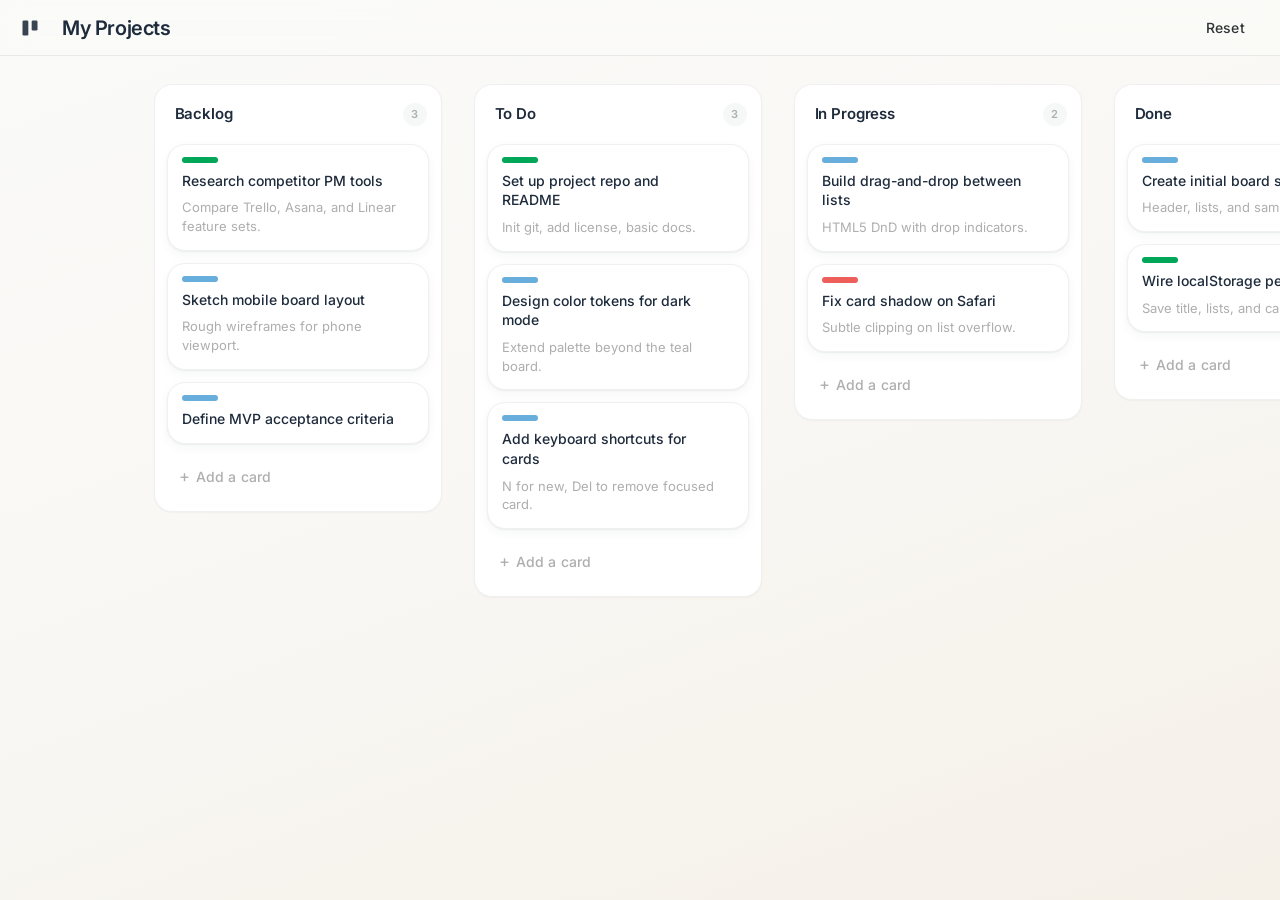
==== index.html @ 89d185d7 "Add static PM board for GitHub Pages Publish the vanilla HTML, CSS, and JS board at the repository r" ====
<!DOCTYPE html>
<html lang="en">
<head>
  <meta charset="UTF-8" />
  <meta name="viewport" content="width=device-width, initial-scale=1.0" />
  <title>My Projects — PM Board</title>
  <link rel="stylesheet" href="styles.css" />
  <link rel="preconnect" href="https://fonts.googleapis.com" />
  <link rel="preconnect" href="https://fonts.gstatic.com" crossorigin />
  <link href="https://fonts.googleapis.com/css2?family=Inter:wght@400;500;600;700&display=swap" rel="stylesheet" />
</head>
<body>
  <header class="board-header">
    <div class="header-left">
      <span class="logo" aria-hidden="true">
        <svg width="20" height="20" viewBox="0 0 24 24" fill="currentColor">
          <rect x="3" y="3" width="7" height="18" rx="1.5"/>
          <rect x="14" y="3" width="7" height="12" rx="1.5"/>
        </svg>
      </span>
      <h1 class="board-title" id="board-title" contenteditable="true" spellcheck="false">My Projects</h1>
    </div>
    <div class="header-right">
      <button type="button" class="btn-ghost" id="btn-reset" title="Reset to sample data">Reset</button>
    </div>
  </header>

  <main class="board" id="board" aria-label="Project board">
    <!-- Lists rendered by app.js -->
  </main>

  <template id="tpl-list">
    <section class="list" data-list-id="">
      <div class="list-header">
        <h2 class="list-title" contenteditable="true" spellcheck="false"></h2>
        <span class="card-count" aria-hidden="true">0</span>
      </div>
      <div class="cards" data-drop-zone></div>
      <button type="button" class="add-card-btn">
        <span class="plus">+</span> Add a card
      </button>
    </section>
  </template>

  <template id="tpl-card">
    <article class="card" draggable="true" data-card-id="" tabindex="0">
      <div class="card-labels" hidden></div>
      <p class="card-title"></p>
      <p class="card-desc" hidden></p>
      <button type="button" class="card-delete" title="Delete card" aria-label="Delete card">×</button>
    </article>
  </template>

  <dialog id="add-card-dialog" class="dialog">
    <form method="dialog" id="add-card-form">
      <h3>Add a card</h3>
      <label>
        Title
        <input type="text" name="title" required maxlength="120" placeholder="What needs to be done?" autofocus />
      </label>
      <label>
        Description <span class="optional">(optional)</span>
        <textarea name="description" rows="3" maxlength="400" placeholder="Add a short note…"></textarea>
      </label>
      <label>
        Label
        <select name="label">
          <option value="">None</option>
          <option value="feature">Feature</option>
          <option value="bug">Bug</option>
          <option value="chore">Chore</option>
          <option value="design">Design</option>
        </select>
      </label>
      <div class="dialog-actions">
        <button type="submit" class="btn-primary" value="add">Add card</button>
        <button type="button" class="btn-ghost" id="add-card-cancel" value="cancel">Cancel</button>
      </div>
    </form>
  </dialog>

  <script src="app.js"></script>
</body>
</html>
---- styles.css ----
/* Preface.ai + Apple.com inspired design system for PM board chrome.
   Galano Grotesque is not available — using Inter + -apple-system stack as fallback. */

:root {
  /* Surfaces (Preface warm cream) */
  --page-bg: #FAFAF8;
  --page-bg-mid: #F9F8F5;
  --page-bg-warm: #f5f0e8;
  --board-bg-gradient: linear-gradient(160deg, #FAFAF8 0%, #F9F8F5 45%, #f5f0e8 100%);

  /* Ink */
  --ink: #1E2B3C;
  --ink-body: #303436;
  --text-muted: #aeaeae;
  --text-subtle: #C2C0BA;

  /* Chrome */
  --list-bg: #ffffff;
  --card-bg: #ffffff;
  --border-soft: #f0f0f0;
  --border-muted: #C2C0BA;
  --header-glass: rgba(250, 250, 248, 0.82);
  --header-border: rgba(30, 43, 60, 0.08);

  /* Accents (sparing — labels / CTAs only) */
  --sky: #7CB9E8;
  --sky-deep: #67AEDD;
  --teal: #00A758;
  --teal-deep: #238FB2;
  --gold: #EFD0A2;
  --error: #EE5F5B;
  --apple-link: #0066CC;

  /* Label chips */
  --label-feature: #67AEDD;
  --label-bug: #EE5F5B;
  --label-chore: #00A758;
  --label-design: #7CB9E8;  /* sky default; gold reserved for true status */

  /* Elevation */
  --card-shadow: 0 1px 2px rgba(30, 43, 60, 0.06), 0 4px 12px rgba(30, 43, 60, 0.04);
  --card-shadow-hover: 0 2px 4px rgba(30, 43, 60, 0.08), 0 8px 20px rgba(30, 43, 60, 0.08);
  --dialog-shadow: 0 16px 48px rgba(30, 43, 60, 0.16);

  /* Geometry */
  --header-h: 56px;
  --radius: 18px;
  --radius-card: 18px;
  --radius-sm: 10px;
  --radius-pill: 20px;
  --focus: #67AEDD;

  /* Motion */
  --ease-out: cubic-bezier(0.22, 1, 0.36, 1);
  --dur: 240ms;

  font-family: "Inter", -apple-system, BlinkMacSystemFont, "Helvetica Neue", sans-serif;
  font-size: 16px;
  line-height: 1.5;
  color: var(--ink-body);
}

*, *::before, *::after { box-sizing: border-box; }

html, body {
  margin: 0;
  height: 100%;
  color: var(--ink-body);
  background: var(--page-bg);
  background-image: var(--board-bg-gradient);
  background-attachment: fixed;
}

body {
  display: flex;
  flex-direction: column;
  min-height: 100vh;
  overflow: hidden;
  -webkit-font-smoothing: antialiased;
  -moz-osx-font-smoothing: grayscale;
}

/* —— Header (sticky translucent cream) —— */
.board-header {
  position: sticky;
  top: 0;
  z-index: 20;
  display: flex;
  align-items: center;
  justify-content: space-between;
  height: var(--header-h);
  padding: 0 20px;
  background: var(--header-glass);
  backdrop-filter: saturate(1.2) blur(14px);
  -webkit-backdrop-filter: saturate(1.2) blur(14px);
  border-bottom: 1px solid var(--header-border);
  color: var(--ink);
  flex-shrink: 0;
}

.header-left {
  display: flex;
  align-items: center;
  gap: 12px;
  min-width: 0;
}

.logo {
  display: inline-flex;
  color: var(--ink);
  opacity: 0.88;
}

.board-title {
  margin: 0;
  font-size: 1.25rem;
  font-weight: 600;
  letter-spacing: -0.02em;
  color: var(--ink);
  outline: none;
  padding: 6px 10px;
  border-radius: var(--radius-sm);
  white-space: nowrap;
  overflow: hidden;
  text-overflow: ellipsis;
  max-width: min(420px, 60vw);
  transition: background var(--dur) var(--ease-out);
}

.board-title:hover,
.board-title:focus {
  background: rgba(30, 43, 60, 0.05);
}

.header-right { display: flex; gap: 8px; }

.btn-ghost {
  background: transparent;
  border: 1px solid transparent;
  color: var(--ink-body);
  padding: 8px 14px;
  border-radius: var(--radius-pill);
  font: inherit;
  font-size: 0.875rem;
  font-weight: 500;
  letter-spacing: 0.02em;
  cursor: pointer;
  transition: background var(--dur) var(--ease-out),
              border-color var(--dur) var(--ease-out),
              opacity var(--dur) var(--ease-out),
              transform var(--dur) var(--ease-out);
}

.btn-ghost:hover {
  background: rgba(30, 43, 60, 0.05);
  border-color: var(--border-soft);
}

.btn-ghost:active {
  transform: scale(0.98);
  opacity: 0.9;
}

.btn-primary {
  background: var(--teal);
  color: #fff;
  border: none;
  padding: 10px 18px;
  border-radius: var(--radius-pill);
  font: inherit;
  font-weight: 600;
  font-size: 0.875rem;
  letter-spacing: 0.01em;
  cursor: pointer;
  transition: background var(--dur) var(--ease-out),
              transform var(--dur) var(--ease-out),
              opacity var(--dur) var(--ease-out),
              box-shadow var(--dur) var(--ease-out);
  box-shadow: 0 1px 2px rgba(0, 167, 88, 0.2);
}

.btn-primary:hover {
  background: #00964e;
  box-shadow: 0 4px 12px rgba(0, 167, 88, 0.25);
}

.btn-primary:active {
  transform: scale(0.98);
  opacity: 0.95;
}

/* —— Board / lists —— */
.board {
  display: flex;
  gap: 2rem;
  align-items: flex-start;
  padding: 28px 12% 36px;
  overflow-x: auto;
  overflow-y: hidden;
  flex: 1;
  min-height: 0;
}

.list {
  width: 288px;
  min-width: 288px;
  max-height: calc(100vh - var(--header-h) - 48px);
  background: var(--list-bg);
  border: 1px solid var(--border-soft);
  border-radius: var(--radius);
  display: flex;
  flex-direction: column;
  box-shadow: 0 1px 2px rgba(30, 43, 60, 0.04);
}

.list-header {
  display: flex;
  align-items: center;
  gap: 8px;
  padding: 14px 14px 8px;
  flex-shrink: 0;
}

.list-title {
  margin: 0;
  flex: 1;
  font-size: 0.9375rem;
  font-weight: 600;
  letter-spacing: -0.01em;
  color: var(--ink);
  padding: 4px 6px;
  border-radius: 8px;
  outline: none;
  min-width: 0;
  transition: background var(--dur) var(--ease-out);
}

.list-title:hover,
.list-title:focus {
  background: rgba(30, 43, 60, 0.04);
}

.card-count {
  font-size: 0.6875rem;
  font-weight: 600;
  letter-spacing: 0.06em;
  text-transform: uppercase;
  color: var(--text-muted);
  background: rgba(30, 43, 60, 0.04);
  padding: 3px 8px;
  border-radius: 999px;
}

.cards {
  flex: 1;
  overflow-y: auto;
  padding: 6px 12px 10px;
  min-height: 24px;
  display: flex;
  flex-direction: column;
  gap: 0.75rem;
}

.cards.drag-over {
  background: rgba(103, 174, 221, 0.08);
  border-radius: var(--radius-sm);
  outline: 1.5px dashed rgba(103, 174, 221, 0.55);
  outline-offset: -2px;
}

/* —— Cards —— */
.card {
  position: relative;
  background: var(--card-bg);
  border: 1px solid var(--border-soft);
  border-radius: var(--radius-card);
  box-shadow: var(--card-shadow);
  padding: 12px 14px 14px;
  cursor: grab;
  transition: box-shadow var(--dur) var(--ease-out),
              transform var(--dur) var(--ease-out),
              opacity var(--dur) var(--ease-out),
              border-color var(--dur) var(--ease-out);
  outline: none;
}

.card.card-enter {
  opacity: 0;
  transform: translateY(8px);
}

.card.card-enter-active {
  opacity: 1;
  transform: translateY(0);
}

.card:hover {
  box-shadow: var(--card-shadow-hover);
  transform: scale(1.01);
  border-color: rgba(194, 192, 186, 0.55);
}

.card:focus-visible {
  box-shadow: 0 0 0 2px #fff, 0 0 0 4px var(--focus);
}

.card.dragging {
  opacity: 0.4;
  cursor: grabbing;
  transform: scale(0.98);
}

.card-labels {
  display: flex;
  flex-wrap: wrap;
  gap: 5px;
  margin-bottom: 8px;
}

.card-labels[hidden] { display: none !important; }

.label-chip {
  display: inline-block;
  height: 6px;
  width: 36px;
  border-radius: 3px;
  font-size: 0;
}

.label-chip.feature { background: var(--label-feature); }
.label-chip.bug { background: var(--label-bug); }
.label-chip.chore { background: var(--label-chore); }
.label-chip.design { background: var(--label-design); }

.card-title {
  margin: 0;
  font-size: 0.875rem;
  line-height: 1.4;
  font-weight: 500;
  color: var(--ink);
  padding-right: 20px;
  word-break: break-word;
}

.card-desc {
  margin: 8px 0 0;
  font-size: 0.8125rem;
  line-height: 1.45;
  font-weight: 400;
  color: var(--text-muted);
  word-break: break-word;
}

.card-desc[hidden] { display: none !important; }

.card-delete {
  position: absolute;
  top: 8px;
  right: 8px;
  width: 24px;
  height: 24px;
  border: none;
  border-radius: 8px;
  background: transparent;
  color: var(--text-muted);
  font-size: 1rem;
  line-height: 1;
  cursor: pointer;
  opacity: 0;
  transition: opacity var(--dur) var(--ease-out),
              background var(--dur) var(--ease-out),
              color var(--dur) var(--ease-out);
}

.card:hover .card-delete,
.card:focus-within .card-delete {
  opacity: 1;
}

.card-delete:hover {
  background: rgba(238, 95, 91, 0.1);
  color: var(--error);
}

.add-card-btn {
  display: flex;
  align-items: center;
  gap: 6px;
  margin: 2px 12px 14px;
  padding: 10px 12px;
  border: none;
  border-radius: var(--radius-sm);
  background: transparent;
  color: var(--text-muted);
  font: inherit;
  font-size: 0.875rem;
  font-weight: 500;
  letter-spacing: 0.01em;
  cursor: pointer;
  text-align: left;
  flex-shrink: 0;
  transition: background var(--dur) var(--ease-out),
              color var(--dur) var(--ease-out);
}

.add-card-btn:hover {
  background: rgba(30, 43, 60, 0.04);
  color: var(--ink);
}

.add-card-btn .plus {
  font-size: 1.05rem;
  font-weight: 400;
  line-height: 1;
}

/* —— Dialog —— */
.dialog {
  border: none;
  border-radius: var(--radius);
  padding: 0;
  max-width: 380px;
  width: calc(100% - 32px);
  box-shadow: var(--dialog-shadow);
  color: var(--ink-body);
  background: #fff;
}

.dialog::backdrop {
  background: rgba(30, 43, 60, 0.4);
}

.dialog form {
  display: flex;
  flex-direction: column;
  gap: 14px;
  padding: 24px;
}

.dialog h3 {
  margin: 0 0 2px;
  font-size: 1.125rem;
  font-weight: 600;
  letter-spacing: -0.02em;
  color: var(--ink);
}

.dialog label {
  display: flex;
  flex-direction: column;
  gap: 6px;
  font-size: 0.75rem;
  font-weight: 600;
  letter-spacing: 0.06em;
  text-transform: uppercase;
  color: var(--text-muted);
}

.dialog .optional {
  font-weight: 400;
  letter-spacing: 0;
  text-transform: none;
  opacity: 0.85;
}

.dialog input,
.dialog textarea,
.dialog select {
  font: inherit;
  font-size: 0.9375rem;
  font-weight: 400;
  letter-spacing: 0;
  text-transform: none;
  color: var(--ink-body);
  border: 1px solid var(--border-soft);
  border-radius: var(--radius-sm);
  padding: 10px 12px;
  outline: none;
  resize: vertical;
  background: #fff;
  transition: border-color var(--dur) var(--ease-out),
              box-shadow var(--dur) var(--ease-out);
}

.dialog input:focus,
.dialog textarea:focus,
.dialog select:focus {
  border-color: var(--sky-deep);
  box-shadow: 0 0 0 3px rgba(103, 174, 221, 0.2);
}

.dialog-actions {
  display: flex;
  gap: 10px;
  margin-top: 6px;
}

.dialog-actions .btn-ghost {
  background: transparent;
  color: var(--ink-body);
  border-color: var(--border-soft);
}

.dialog-actions .btn-ghost:hover {
  background: rgba(30, 43, 60, 0.04);
}

/* Scrollbars — sparse, neutral */
.board::-webkit-scrollbar,
.cards::-webkit-scrollbar {
  height: 8px;
  width: 8px;
}

.board::-webkit-scrollbar-thumb,
.cards::-webkit-scrollbar-thumb {
  background: rgba(194, 192, 186, 0.55);
  border-radius: 8px;
}

.board::-webkit-scrollbar-track,
.cards::-webkit-scrollbar-track {
  background: transparent;
}

/* Reduced motion */
@media (prefers-reduced-motion: reduce) {
  *,
  *::before,
  *::after {
    animation-duration: 0.01ms !important;
    animation-iteration-count: 1 !important;
    transition-duration: 0.01ms !important;
    scroll-behavior: auto !important;
  }

  .card:hover,
  .card.dragging,
  .btn-primary:active,
  .btn-ghost:active {
    transform: none;
  }

  .card.card-enter,
  .card.card-enter-active {
    opacity: 1;
    transform: none;
  }
}

@media (max-width: 900px) {
  .board { padding: 20px 8% 24px; gap: 1.5rem; }
  .list { width: 272px; min-width: 272px; }
}
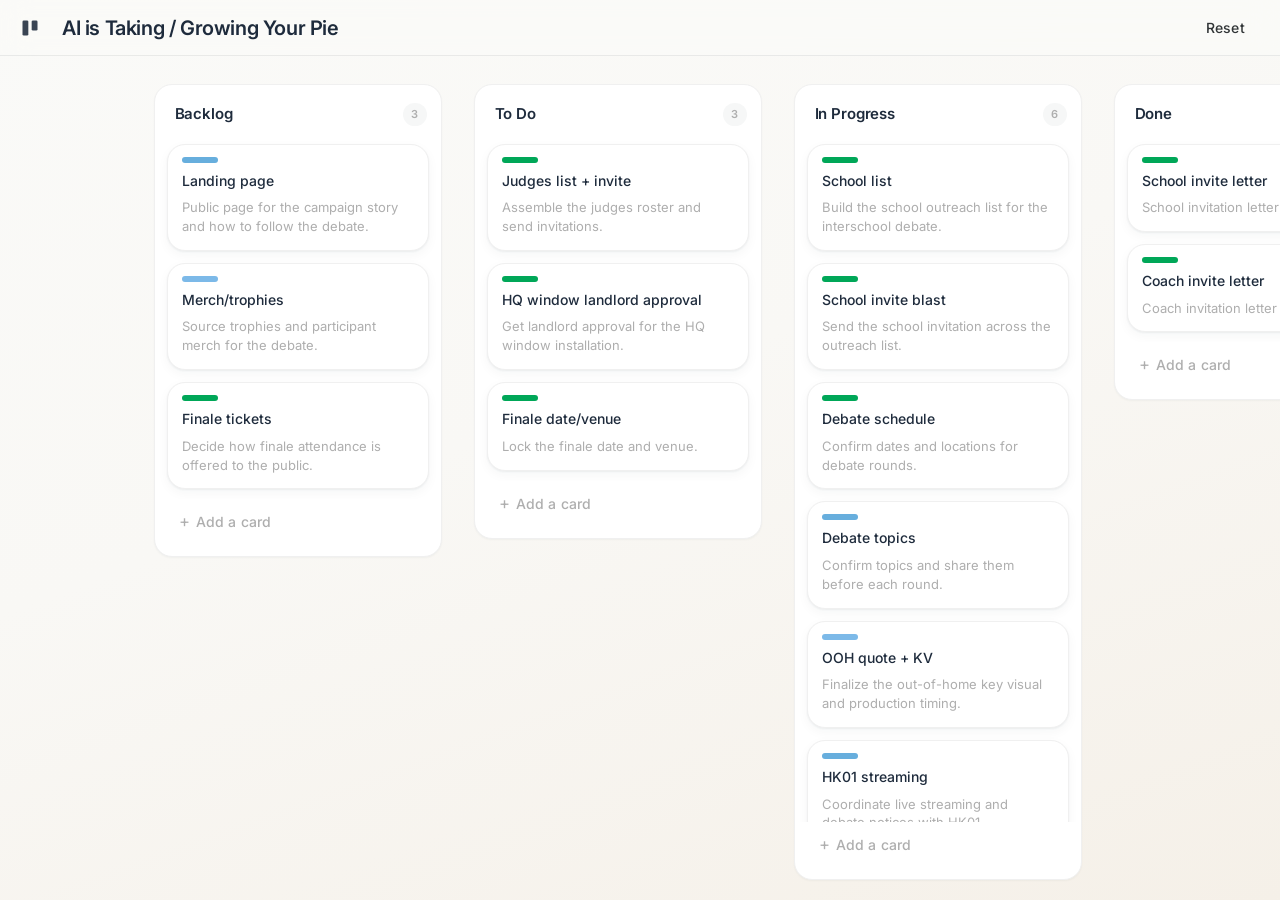
==== commit a771b05d: "Seed the board with the AI pie campaign tracker Replace the placeholder Trello cards with the public" ====
--- a/index.html
+++ b/index.html
@@ -3,7 +3,7 @@
 <head>
   <meta charset="UTF-8" />
   <meta name="viewport" content="width=device-width, initial-scale=1.0" />
-  <title>My Projects — PM Board</title>
+  <title>AI is Taking / Growing Your Pie — PM Board</title>
   <link rel="stylesheet" href="styles.css" />
   <link rel="preconnect" href="https://fonts.googleapis.com" />
   <link rel="preconnect" href="https://fonts.gstatic.com" crossorigin />
@@ -18,7 +18,7 @@
           <rect x="14" y="3" width="7" height="12" rx="1.5"/>
         </svg>
       </span>
-      <h1 class="board-title" id="board-title" contenteditable="true" spellcheck="false">My Projects</h1>
+      <h1 class="board-title" id="board-title" contenteditable="true" spellcheck="false">AI is Taking / Growing Your Pie</h1>
     </div>
     <div class="header-right">
       <button type="button" class="btn-ghost" id="btn-reset" title="Reset to sample data">Reset</button>
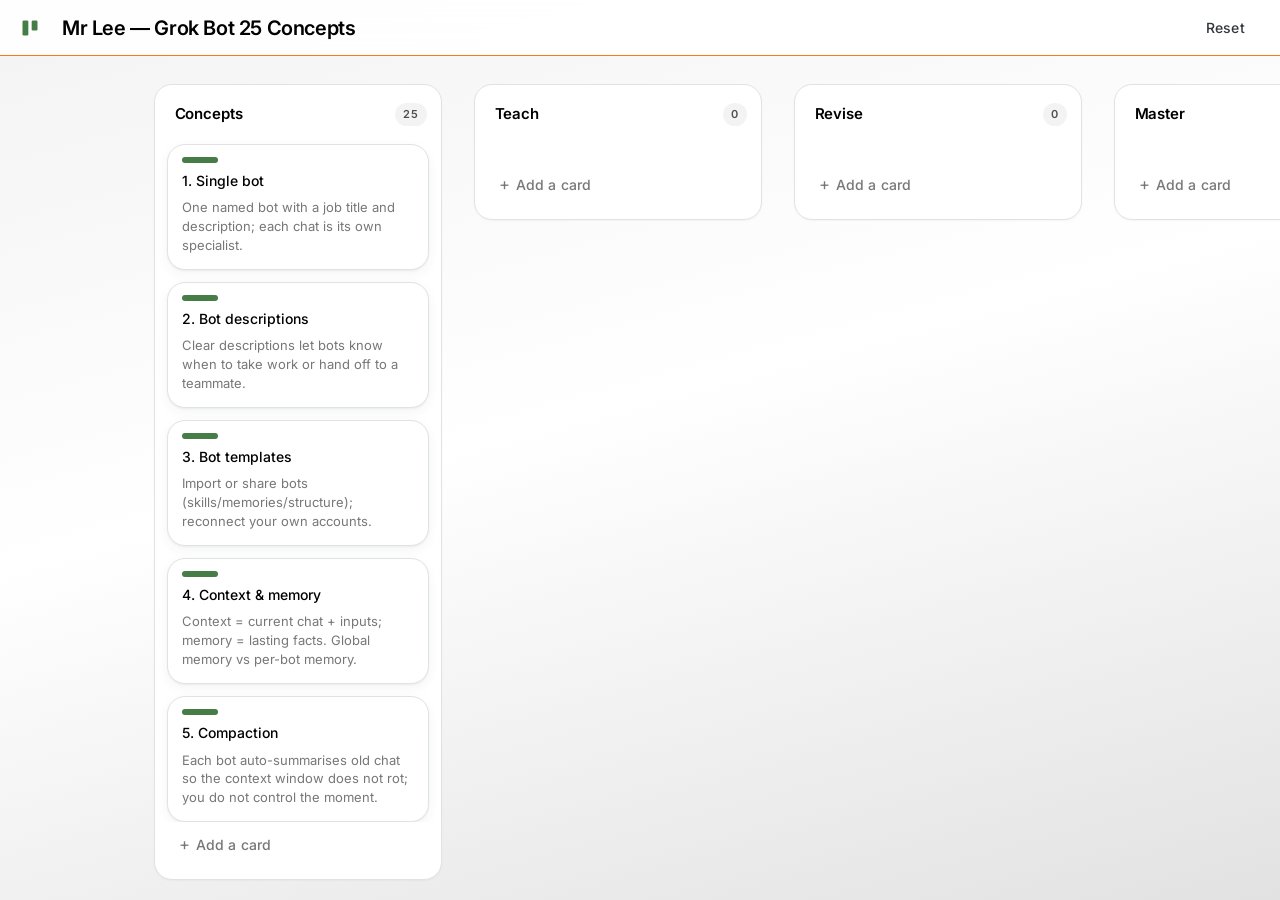
==== commit 8dd3ef68: "Seed the board with Mr Lee's 25 Grok Bot concepts. Replace the campaign sample with a Concepts → Tea" ====
--- a/index.html
+++ b/index.html
@@ -3,7 +3,7 @@
 <head>
   <meta charset="UTF-8" />
   <meta name="viewport" content="width=device-width, initial-scale=1.0" />
-  <title>AI is Taking / Growing Your Pie — PM Board</title>
+  <title>Mr Lee — Grok Bot 25 Concepts</title>
   <link rel="stylesheet" href="styles.css" />
   <link rel="preconnect" href="https://fonts.googleapis.com" />
   <link rel="preconnect" href="https://fonts.gstatic.com" crossorigin />
@@ -18,10 +18,10 @@
           <rect x="14" y="3" width="7" height="12" rx="1.5"/>
         </svg>
       </span>
-      <h1 class="board-title" id="board-title" contenteditable="true" spellcheck="false">AI is Taking / Growing Your Pie</h1>
+      <h1 class="board-title" id="board-title" contenteditable="true" spellcheck="false">Mr Lee — Grok Bot 25 Concepts</h1>
     </div>
     <div class="header-right">
-      <button type="button" class="btn-ghost" id="btn-reset" title="Reset to sample data">Reset</button>
+      <button type="button" class="btn-ghost" id="btn-reset" title="Reset to the Mr Lee concept tracker">Reset</button>
     </div>
   </header>
 
--- a/styles.css
+++ b/styles.css
@@ -1,46 +1,61 @@
-/* Preface.ai + Apple.com inspired design system for PM board chrome.
-   Galano Grotesque is not available — using Inter + -apple-system stack as fallback. */
+/* Burlington Square Singapore (burlingtonsquare.com.sg) chrome.
+   Layout, radii, and motion are unchanged — color tokens only.
+   Galano / site webfonts are not bundled — Inter + system stack remains. */
 
 :root {
-  /* Surfaces (Preface warm cream) */
-  --page-bg: #FAFAF8;
-  --page-bg-mid: #F9F8F5;
-  --page-bg-warm: #f5f0e8;
-  --board-bg-gradient: linear-gradient(160deg, #FAFAF8 0%, #F9F8F5 45%, #f5f0e8 100%);
+  /* Brand — burlingtonsquare.com.sg */
+  --bsq-orange: #F97A11;
+  --bsq-green: #467C45;
+  --bsq-green-deep: #267A48;
+
+  /* Surfaces */
+  --bsq-white: #FFFFFF;
+  --bsq-grey: #F3F3F3;
+  --bsq-grey-border: #E2E2E2;
 
   /* Ink */
-  --ink: #1E2B3C;
-  --ink-body: #303436;
-  --text-muted: #aeaeae;
-  --text-subtle: #C2C0BA;
+  --bsq-ink: #000000;
+  --bsq-charcoal: #32373C;
+  --bsq-charcoal-deep: #2D3940;
+  --bsq-muted: #777777;
+  --bsq-muted-strong: #4E4E4E;
+
+  /* Surfaces / page */
+  --page-bg: #F3F3F3;
+  --page-bg-mid: #FFFFFF;
+  --page-bg-edge: #E2E2E2;
+  --board-bg-gradient: linear-gradient(165deg, #F3F3F3 0%, #FFFFFF 46%, #E2E2E2 100%);
+
+  /* Ink roles */
+  --ink: #000000;
+  --ink-body: #32373C;
+  --text-muted: #777777;
+  --text-subtle: #4E4E4E;
 
   /* Chrome */
-  --list-bg: #ffffff;
-  --card-bg: #ffffff;
-  --border-soft: #f0f0f0;
-  --border-muted: #C2C0BA;
-  --header-glass: rgba(250, 250, 248, 0.82);
-  --header-border: rgba(30, 43, 60, 0.08);
-
-  /* Accents (sparing — labels / CTAs only) */
-  --sky: #7CB9E8;
-  --sky-deep: #67AEDD;
-  --teal: #00A758;
-  --teal-deep: #238FB2;
-  --gold: #EFD0A2;
-  --error: #EE5F5B;
-  --apple-link: #0066CC;
-
-  /* Label chips */
-  --label-feature: #67AEDD;
-  --label-bug: #EE5F5B;
-  --label-chore: #00A758;
-  --label-design: #7CB9E8;  /* sky default; gold reserved for true status */
-
-  /* Elevation */
-  --card-shadow: 0 1px 2px rgba(30, 43, 60, 0.06), 0 4px 12px rgba(30, 43, 60, 0.04);
-  --card-shadow-hover: 0 2px 4px rgba(30, 43, 60, 0.08), 0 8px 20px rgba(30, 43, 60, 0.08);
-  --dialog-shadow: 0 16px 48px rgba(30, 43, 60, 0.16);
+  --list-bg: #FFFFFF;
+  --card-bg: #FFFFFF;
+  --border-soft: #E2E2E2;
+  --border-muted: #E2E2E2;
+  --header-glass: rgba(255, 255, 255, 0.9);
+  --header-border: #F97A11;
+
+  /* Accents */
+  --orange: #F97A11;
+  --green: #467C45;
+  --green-deep: #267A48;
+  --focus: #F97A11;
+
+  /* Label chips — green secondary, orange accent, charcoal for bugs */
+  --label-feature: #467C45;
+  --label-chore: #267A48;
+  --label-design: #F97A11;
+  --label-bug: #2D3940;
+
+  /* Elevation (charcoal, not navy) */
+  --card-shadow: 0 1px 2px rgba(45, 57, 64, 0.06), 0 4px 12px rgba(45, 57, 64, 0.05);
+  --card-shadow-hover: 0 2px 4px rgba(45, 57, 64, 0.08), 0 8px 20px rgba(45, 57, 64, 0.08);
+  --dialog-shadow: 0 16px 48px rgba(45, 57, 64, 0.18);
 
   /* Geometry */
   --header-h: 56px;
@@ -48,7 +63,6 @@
   --radius-card: 18px;
   --radius-sm: 10px;
   --radius-pill: 20px;
-  --focus: #67AEDD;
 
   /* Motion */
   --ease-out: cubic-bezier(0.22, 1, 0.36, 1);
@@ -80,7 +94,7 @@
   -moz-osx-font-smoothing: grayscale;
 }
 
-/* —— Header (sticky translucent cream) —— */
+/* —— Header (white glass, orange accent rule) —— */
 .board-header {
   position: sticky;
   top: 0;
@@ -107,8 +121,8 @@
 
 .logo {
   display: inline-flex;
-  color: var(--ink);
-  opacity: 0.88;
+  color: var(--green);
+  opacity: 1;
 }
 
 .board-title {
@@ -129,7 +143,7 @@
 
 .board-title:hover,
 .board-title:focus {
-  background: rgba(30, 43, 60, 0.05);
+  background: rgba(50, 55, 60, 0.05);
 }
 
 .header-right { display: flex; gap: 8px; }
@@ -152,7 +166,7 @@
 }
 
 .btn-ghost:hover {
-  background: rgba(30, 43, 60, 0.05);
+  background: rgba(50, 55, 60, 0.05);
   border-color: var(--border-soft);
 }
 
@@ -162,8 +176,8 @@
 }
 
 .btn-primary {
-  background: var(--teal);
-  color: #fff;
+  background: var(--orange);
+  color: #FFFFFF;
   border: none;
   padding: 10px 18px;
   border-radius: var(--radius-pill);
@@ -176,17 +190,25 @@
               transform var(--dur) var(--ease-out),
               opacity var(--dur) var(--ease-out),
               box-shadow var(--dur) var(--ease-out);
-  box-shadow: 0 1px 2px rgba(0, 167, 88, 0.2);
+  box-shadow: 0 1px 2px rgba(249, 122, 17, 0.28);
 }
 
 .btn-primary:hover {
-  background: #00964e;
-  box-shadow: 0 4px 12px rgba(0, 167, 88, 0.25);
+  background: color-mix(in srgb, #F97A11 84%, #2D3940);
+  box-shadow: 0 4px 12px rgba(249, 122, 17, 0.32);
 }
 
 .btn-primary:active {
   transform: scale(0.98);
   opacity: 0.95;
+}
+
+.btn-primary:focus-visible,
+.btn-ghost:focus-visible,
+.add-card-btn:focus-visible,
+.card-delete:focus-visible {
+  outline: 2px solid var(--focus);
+  outline-offset: 2px;
 }
 
 /* —— Board / lists —— */
@@ -210,7 +232,7 @@
   border-radius: var(--radius);
   display: flex;
   flex-direction: column;
-  box-shadow: 0 1px 2px rgba(30, 43, 60, 0.04);
+  box-shadow: 0 1px 2px rgba(45, 57, 64, 0.04);
 }
 
 .list-header {
@@ -237,7 +259,7 @@
 
 .list-title:hover,
 .list-title:focus {
-  background: rgba(30, 43, 60, 0.04);
+  background: rgba(50, 55, 60, 0.04);
 }
 
 .card-count {
@@ -245,8 +267,8 @@
   font-weight: 600;
   letter-spacing: 0.06em;
   text-transform: uppercase;
-  color: var(--text-muted);
-  background: rgba(30, 43, 60, 0.04);
+  color: var(--text-subtle);
+  background: #F3F3F3;
   padding: 3px 8px;
   border-radius: 999px;
 }
@@ -262,9 +284,9 @@
 }
 
 .cards.drag-over {
-  background: rgba(103, 174, 221, 0.08);
+  background: rgba(249, 122, 17, 0.1);
   border-radius: var(--radius-sm);
-  outline: 1.5px dashed rgba(103, 174, 221, 0.55);
+  outline: 1.5px dashed rgba(249, 122, 17, 0.7);
   outline-offset: -2px;
 }
 
@@ -297,11 +319,11 @@
 .card:hover {
   box-shadow: var(--card-shadow-hover);
   transform: scale(1.01);
-  border-color: rgba(194, 192, 186, 0.55);
+  border-color: rgba(70, 124, 69, 0.35);
 }
 
 .card:focus-visible {
-  box-shadow: 0 0 0 2px #fff, 0 0 0 4px var(--focus);
+  box-shadow: 0 0 0 2px #FFFFFF, 0 0 0 4px var(--focus);
 }
 
 .card.dragging {
@@ -378,8 +400,8 @@
 }
 
 .card-delete:hover {
-  background: rgba(238, 95, 91, 0.1);
-  color: var(--error);
+  background: rgba(249, 122, 17, 0.12);
+  color: var(--orange);
 }
 
 .add-card-btn {
@@ -404,8 +426,8 @@
 }
 
 .add-card-btn:hover {
-  background: rgba(30, 43, 60, 0.04);
-  color: var(--ink);
+  background: rgba(249, 122, 17, 0.08);
+  color: var(--orange);
 }
 
 .add-card-btn .plus {
@@ -423,11 +445,11 @@
   width: calc(100% - 32px);
   box-shadow: var(--dialog-shadow);
   color: var(--ink-body);
-  background: #fff;
+  background: #FFFFFF;
 }
 
 .dialog::backdrop {
-  background: rgba(30, 43, 60, 0.4);
+  background: rgba(45, 57, 64, 0.45);
 }
 
 .dialog form {
@@ -453,7 +475,7 @@
   font-weight: 600;
   letter-spacing: 0.06em;
   text-transform: uppercase;
-  color: var(--text-muted);
+  color: var(--text-subtle);
 }
 
 .dialog .optional {
@@ -477,7 +499,7 @@
   padding: 10px 12px;
   outline: none;
   resize: vertical;
-  background: #fff;
+  background: #FFFFFF;
   transition: border-color var(--dur) var(--ease-out),
               box-shadow var(--dur) var(--ease-out);
 }
@@ -485,8 +507,8 @@
 .dialog input:focus,
 .dialog textarea:focus,
 .dialog select:focus {
-  border-color: var(--sky-deep);
-  box-shadow: 0 0 0 3px rgba(103, 174, 221, 0.2);
+  border-color: var(--orange);
+  box-shadow: 0 0 0 3px rgba(249, 122, 17, 0.22);
 }
 
 .dialog-actions {
@@ -502,10 +524,10 @@
 }
 
 .dialog-actions .btn-ghost:hover {
-  background: rgba(30, 43, 60, 0.04);
-}
-
-/* Scrollbars — sparse, neutral */
+  background: #F3F3F3;
+}
+
+/* Scrollbars — sparse, neutral grey */
 .board::-webkit-scrollbar,
 .cards::-webkit-scrollbar {
   height: 8px;
@@ -514,7 +536,7 @@
 
 .board::-webkit-scrollbar-thumb,
 .cards::-webkit-scrollbar-thumb {
-  background: rgba(194, 192, 186, 0.55);
+  background: rgba(119, 119, 119, 0.45);
   border-radius: 8px;
 }
 
